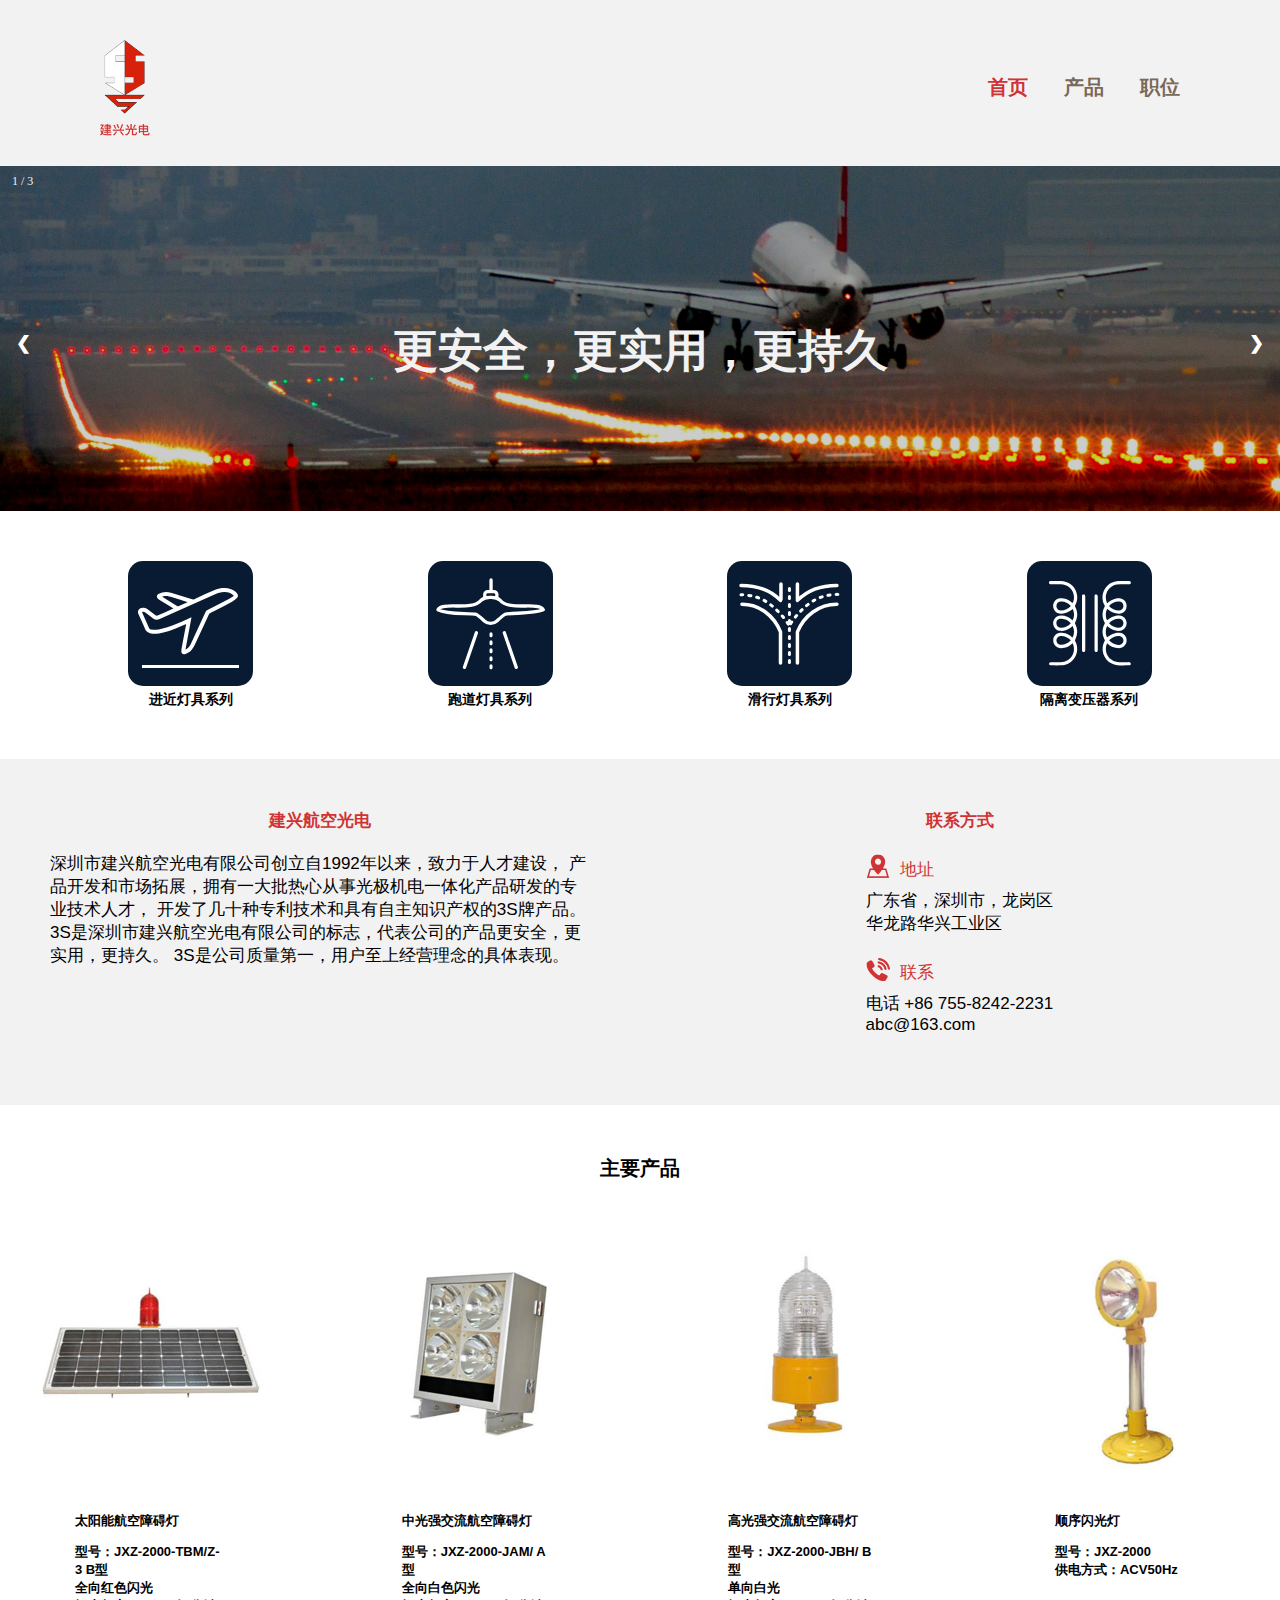
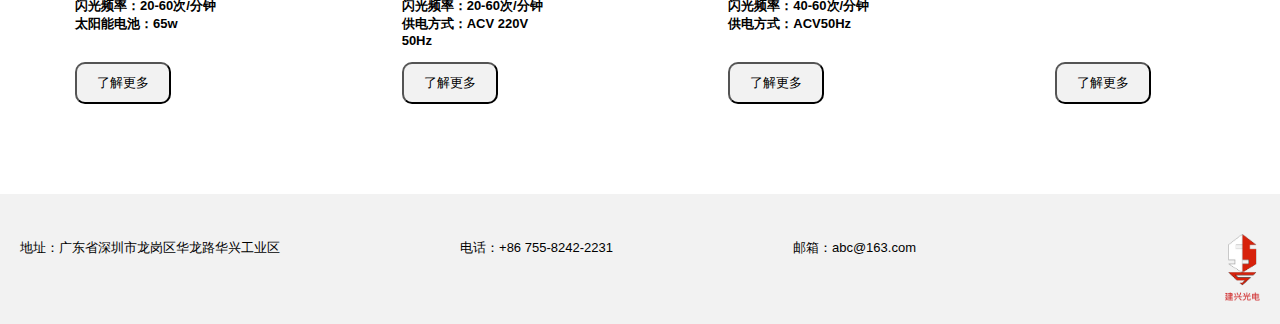
==== html/index.html @ a1bc7f90 "initial commit" ====
<html>
  <head>
      <meta charset="UTF-8">
      <title>建星航空光电-主页</title>
      <meta name="viewport" content="width=device-width, initial-scale=1.0">
      <link rel="stylesheet" href="../css/structure.css">
      <link rel="stylesheet" href="../css/main.css">
      <link rel="stylesheet" href="../css/navi.css">
      <link rel="stylesheet" href="../css/footer.css">
      <link rel="stylesheet" href="https://cdnjs.cloudflare.com/ajax/libs/font-awesome/4.7.0/css/font-awesome.min.css">
      <script src="https://ajax.googleapis.com/ajax/libs/jquery/3.5.1/jquery.min.js"></script>
      <script src="https://maxcdn.bootstrapcdn.com/bootstrap/3.4.1/js/bootstrap.min.js"></script>
  </head>

  <body>
    <div id="bgId" class="wrapper">
      <div id="navbar">
        <div class="title-headline">
          <div id="jianxingLogo" class="j-logo">
              <a href=""><img class="logo-img" src="../images/logo@2x.png"></a>
          </div>
          <div class="menu-cls" id="topnav">
            <a class="mainpage" style="color: #D13233;" href="">首页</a>
            <a class="products" href="">产品</a>
            <a class="jobs" href="./job.html">职位</a>
          </div>
        </div>
      </div>

      <div class="slideshow-container">

        <!-- Full-width images with number and caption text -->
        <div class="mySlides fade">
          <div class="numbertext">1 / 3</div>
          <img src="../images/landing.png" style="width:100%">
          <div class="text">更安全，更实用，更持久</div>
        </div>
      
        <div class="mySlides fade">
          <div class="numbertext">2 / 3</div>
          <img src="../images/landing.png" style="width:100%">
          <div class="text">专利证书</div>
        </div>
      
        <div class="mySlides fade">
          <div class="numbertext">3 / 3</div>
          <img src="../images/landing.png" style="width:100%">
          <div class="text">质量保证</div>
        </div>
      
        <!-- Next and previous buttons -->
        <a class="prev" onclick="plusSlides(-1)">&#10094;</a>
        <a class="next" onclick="plusSlides(1)">&#10095;</a>
      </div>


      <div class="product-show">
        <div class="product-show-inner">
          <div class="flashlight">
            <img class="flashlight-img" src="../images/icon-1.svg">
            <div class="icon-font">进近灯具系列</div>
          </div>
          <div class="flashlight">
              <img class="flashlight-img" src="../images/icon-2.svg">
              <div class="icon-font">跑道灯具系列</div>
          </div>
          <div class="flashlight">
              <img class="flashlight-img" src="../images/icon-3.svg">
              <div class="icon-font">滑行灯具系列</div>
          </div>
          <div class="flashlight">
              <img class="flashlight-img" src="../images/icon-4.svg">
              <div class="icon-font">隔离变压器系列</div>
          </div>
        </div>
      </div>

      <div class="intro-cls">
        <div class="intro-desc">
          <div class="desc-title">建兴航空光电</div>
          <div class="desc-content">深圳市建兴航空光电有限公司创立自1992年以来，致力于人才建设，
              产品开发和市场拓展，拥有一大批热心从事光极机电一体化产品研发的专业技术人才，
              开发了几十种专利技术和具有自主知识产权的3S牌产品。
          3S是深圳市建兴航空光电有限公司的标志，代表公司的产品更安全，更实用，更持久。
          3S是公司质量第一，用户至上经营理念的具体表现。
          </div>
        </div>
        <div class="intro-contact">
          <div class="contact-title">
            联系方式
          </div>
          <div class="address">
            <div class="content-inner">
              <div class="logo-name">
                <img class="arror-img" src="../images/group-2.svg" alt=""><div class="dizhi-font">地址</div>
              </div>
              <div>广东省，深圳市，龙岗区</div>
              <div>华龙路华兴工业区</div>
            </div>
          </div>
          <div class="contact">
            <div class="content-inner">
              <div class="logo-name">
                <img class="arror-img" src="../images/group.svg" alt=""><div class="dizhi-font">联系</div>
              </div>
              <div>电话 +86 755-8242-2231</div>
              <div>abc@163.com</div>
            </div>
          </div>
        </div>
      </div>

      <div class="newproduct-show">
        <div class="newproduct-title">主要产品</div>
        <div class="newproduct-pic">
            <div class="light">
                <img src="../images/light1.png" alt="">
                <div class="light-desc-blk product-font">
                  <div class="light-inner">
                    <div class="light1-desc">太阳能航空障碍灯</div>
                    <p class="light1-detail">
                        型号：JXZ-2000-TBM/Z-3 B型<br/>
                        全向红色闪光<br/>
                        闪光频率：20-60次/分钟<br/>
                        太阳能电池：65w
                    </p>
                  </div>
                  <button class="knowmore" onclick="showLight0()">
                      了解更多
                  </button>
                </div>
            </div>

            <div class="light">
                <img src="../images/light2.png" alt="">
                <div class="light-desc-blk product-font">
                  <div class="light-inner">
                    <div class="light1-desc">中光强交流航空障碍灯</div>
                    <p class="light1-detail">
                        型号：JXZ-2000-JAM/ A型<br/>
                        全向白色闪光<br/>
                        闪光频率：20-60次/分钟<br/>
                        供电方式：ACV 220V 50Hz
                    </p>
                  </div>
                  <button class="knowmore" onclick="showLight1()">
                      了解更多
                  </button>
                </div>
            </div>

            <div class="light">
                <img src="../images/light3.png" alt="">
                <div class="light-desc-blk product-font">
                  <div class="light-inner">
                    <div class="light1-desc">高光强交流航空障碍灯</div>
                    <p class="light1-detail">
                        型号：JXZ-2000-JBH/ B型<br/>
                        单向白光<br/>
                        闪光频率：40-60次/分钟<br/>
                        供电方式：ACV50Hz
                    </p>
                  </div>
                  <button class="knowmore">
                      了解更多
                  </button>
                </div>
            </div>

            <div class="light">
                <img src="../images/light4.png" alt="">
                <div class="light-desc-blk product-font">
                  <div class="light-inner">
                    <div class="light1-desc">顺序闪光灯</div>
                    <p class="light1-detail">
                        型号：JXZ-2000<br/>
                        供电方式：ACV50Hz<br/>
                        <br/>
                        <br/>
                    </p>
                  </div>
                  <button class="knowmore">
                      了解更多
                  </button>
                </div>
            </div>
        </div>
      </div>

      <div id="footer">
        <div class = "contact-info">
          <div class = "contact-detail">地址：广东省深圳市龙岗区华龙路华兴工业区</div>
          <div class = "contact-detail">电话：+86 755-8242-2231</div>
          <div class = "contact-detail">邮箱：abc@163.com</div>
        </div>
        <div id="footer-jianxingLogo" class="footer-j-logo">
          <div class="footer-innner">
            <a href=""><img class="footer-logo-img" src="../images/logo@2x.png"></a>
          </div>
        </div>
      </div>
    </div>
      
    <script type="text/javascript" src="../js/main.js"></script>
  </body>
</html>
---- css/structure.css ----
html, body {
  margin: 0;
  padding: 0;
  /* background-color: #f2f2f2; */
}

html {
  height: 100%;
}

body {
  min-height: 100%;
  background-color: #f2f2f2;
}
---- css/main.css ----
* {box-sizing:border-box}

/* Slideshow container */
.slideshow-container {
  position: relative;
  margin: 30px auto 0;
}
/* Hide the images by default */
.mySlides {
    display: none;
}
/* Next & previous buttons */
.prev, .next {
  cursor: pointer;
  position: absolute;
  top: 50%;
  width: auto;
  margin-top: -22px;
  padding: 16px;
  color: white;
  font-weight: bold;
  font-size: 18px;
  transition: 0.6s ease;
  border-radius: 0 3px 3px 0;
}
/* Position the "next button" to the right */
.next {
  right: 0;
  border-radius: 3px 0 0 3px;
}
/* On hover, add a black background color with a little bit see-through */
.prev:hover, .next:hover {
  background-color: rgba(0,0,0,0.8);
}
/* Caption text */
.text {
  color: #f2f2f2;
  font-size: clamp(20px, 5vw, 45px);
  font-family: termina,sans-serif;
  font-weight: 800;
  font-style: normal;
  position: absolute;
  top: 40%;
  width: 100%;
  text-align: center;
}
/* Number text (1/3 etc) */
.numbertext {
  color: #f2f2f2;
  font-size: 12px;
  padding: 8px 12px;
  position: absolute;
  top: 0;
}
/* The dots/bullets/indicators */
.dot {
  cursor:pointer;
  height: 15px;
  width: 15px;
  margin: 0 2px;
  background-color: #bbb;
  border-radius: 50%;
  display: inline-block;
  transition: background-color 0.6s ease;
}

.active, .dot:hover {
  background-color: #717171;
}
/* Fading animation */
.fade {
  -webkit-animation-name: fade;
  -webkit-animation-duration: 1.5s;
  animation-name: fade;
  animation-duration: 1.5s;
}

@-webkit-keyframes fade {
  from {opacity: .4} 
  to {opacity: 1}
}

@keyframes fade {
  from {opacity: .4} 
  to {opacity: 1}
}


.product-show {
  padding: 50px 0px;
  background-color: white;
}

.product-show-inner {
  display: flex;
  justify-content: space-between;
}

.flashlight {
  margin: 0 3px;
}

.flashlight, .flashlight-img {
  width: 80px;
}

.icon-font {
  margin-top: 5px;
  text-align: center;
  font-size: 10px;
  font-family: termina,sans-serif;
  font-weight: 600;
  font-style: normal;
}

.intro-cls {
  font-family: termina,sans-serif;
  font-style: normal;
}

.intro-desc, .intro-contact {
  padding: 50px;
}

.desc-title, .contact-title {
  font-size: clamp(13px, 2vw, 15px);
  font-weight: 800;
  text-align: center;
  color: #D13233;
}

.desc-content, .address, .contact {
  font-size: clamp(13px, 2vw, 15px);
  margin: 20px 0;
}

.content-inner {
  width: 80%;
  margin: 0 auto;
}

.logo-name {
  display: flex;
  margin-bottom: 8px;
}

.dizhi-font {
  color: #D13233;
  font-size: clamp(13px, 2vw, 17px);
  margin-top: 6px;
  padding-left: 10px;
}

.newproduct-pic {
  margin-top: 20px;
}

.newproduct-show {
  padding: 50px 0;
  background-color: white;
}

.newproduct-title {
  font-size: clamp(14px, 2vw, 20px);
  font-family: termina,sans-serif;
  font-weight: 600;
  font-style: normal;
  text-align: center;
}

.light {
  margin-bottom: 30px;
}

.light > img {
  display: block;
  margin-left: auto;
  margin-right: auto;
}

.light-desc-blk {
  width: 50%;
  margin: 10px auto;
}

.light-inner {
  height: 150px;
}

.product-font {
  font-size: clamp(12px, 2vw, 13px);
  font-family: termina,sans-serif;
  font-weight: 500;
  font-style: normal;
}

.knowmore {
  padding: 8px 12px;
  border-radius: 10px;
  background-color: #f2f2f2;
  cursor: pointer;
}

.knowmore:hover {
  color: #D13233;;
  background-color: rgb(236, 233, 233);
}

button:focus { 
  outline: none; 
}

/* tablet version */
@media only screen and (min-width: 750px) {
  .text {
    top: 42%;
  }

  .product-show-inner {
    width: 80%;
    margin: 0 auto 0;
    padding: 0 0 0;
    display: flex;
    justify-content: space-between;
  }

  .flashlight, .flashlight-img {
    width: 125px;
  }

  .flashlight {
    margin: 0;
  }

  .icon-font {
    font-size: 13px;
  }

  .intro-cls {
    display: flex;
    justify-content: space-between;
  }

  .intro-desc, .intro-contact {
    width: 50%;
  }

  .desc-title, .contact-title, .desc-content, .address, .contact {
    font-size: 17px;
  }

  .content-inner {
    width: 35%;
  }

  .newproduct-pic {
    display: flex;
    flex-wrap: wrap;
    justify-content: space-between;
  }

  .product-font {
    font-weight: 600;
  }

  .knowmore {
    padding: 10px 20px;
  }
}


/* tablet version */
@media only screen and (min-width: 1000px) {
  .text {
    top: 45%;
  }

  .icon-font {
    font-size: 14px;
  }
}
---- css/navi.css ----
#navbar {
  padding-top: 20px;
  width: 100%;
  display: block;
}

.title-headline {
  margin: 20px 50px 10px;
  display: flex;
  align-items: center;
  justify-content: space-between;
}

.logo-img {
	width: 50px;
}

.menu-cls a {
  display: inline-block;
  color: #7A6858;
  text-align: center;
  padding: 0 16px;
  text-decoration: none;
  font-size: clamp(12px, 3vw, 20px);
  font-family: termina,sans-serif;
  font-weight: 800;
  font-style: normal;
  opacity: 1;
}


/* tablet version */
@media only screen and (min-width: 750px) {
  
  /* Ze Tan + menu */
  .title-headline {
    margin: 20px 100px 10px;
  }

  .ze-blkcls {
    padding-left: 0px;
  }

  /* menu icon hide */
  .menu {
    display: none;
  }

  .menu-cls a:nth-child(3) {
    padding-right: 0px;
  }

  .menu-cls a:hover {
    color: #D13233;;
  }
}
---- css/footer.css ----
#footer {
  margin: 40px auto;
}

.contact-info {
  text-align: center;
  font-size: 13px;
  font-family: termina,sans-serif;
  font-weight: 500;
  font-style: normal;
}

.contact-detail {
  margin: 5px 0;
}

.footer-j-logo {
  margin: 10px 0;
}

.footer-innner {
  width: fit-content;
  margin: 0 auto;
}

.footer-logo-img {
  width: 35px;
  margin-bottom: 20px;
}

/* tablet version */
@media only screen and (min-width: 750px) {
  #footer {
    display: flex;
    justify-content: space-between;
  }

  .contact-info {
    text-align: unset;
    margin: 0 20px;
    display: flex;
    align-items: baseline;
    justify-content: space-between;
    width: 70%;
  }

  .footer-j-logo {
    margin: 0 20px;
  }
}
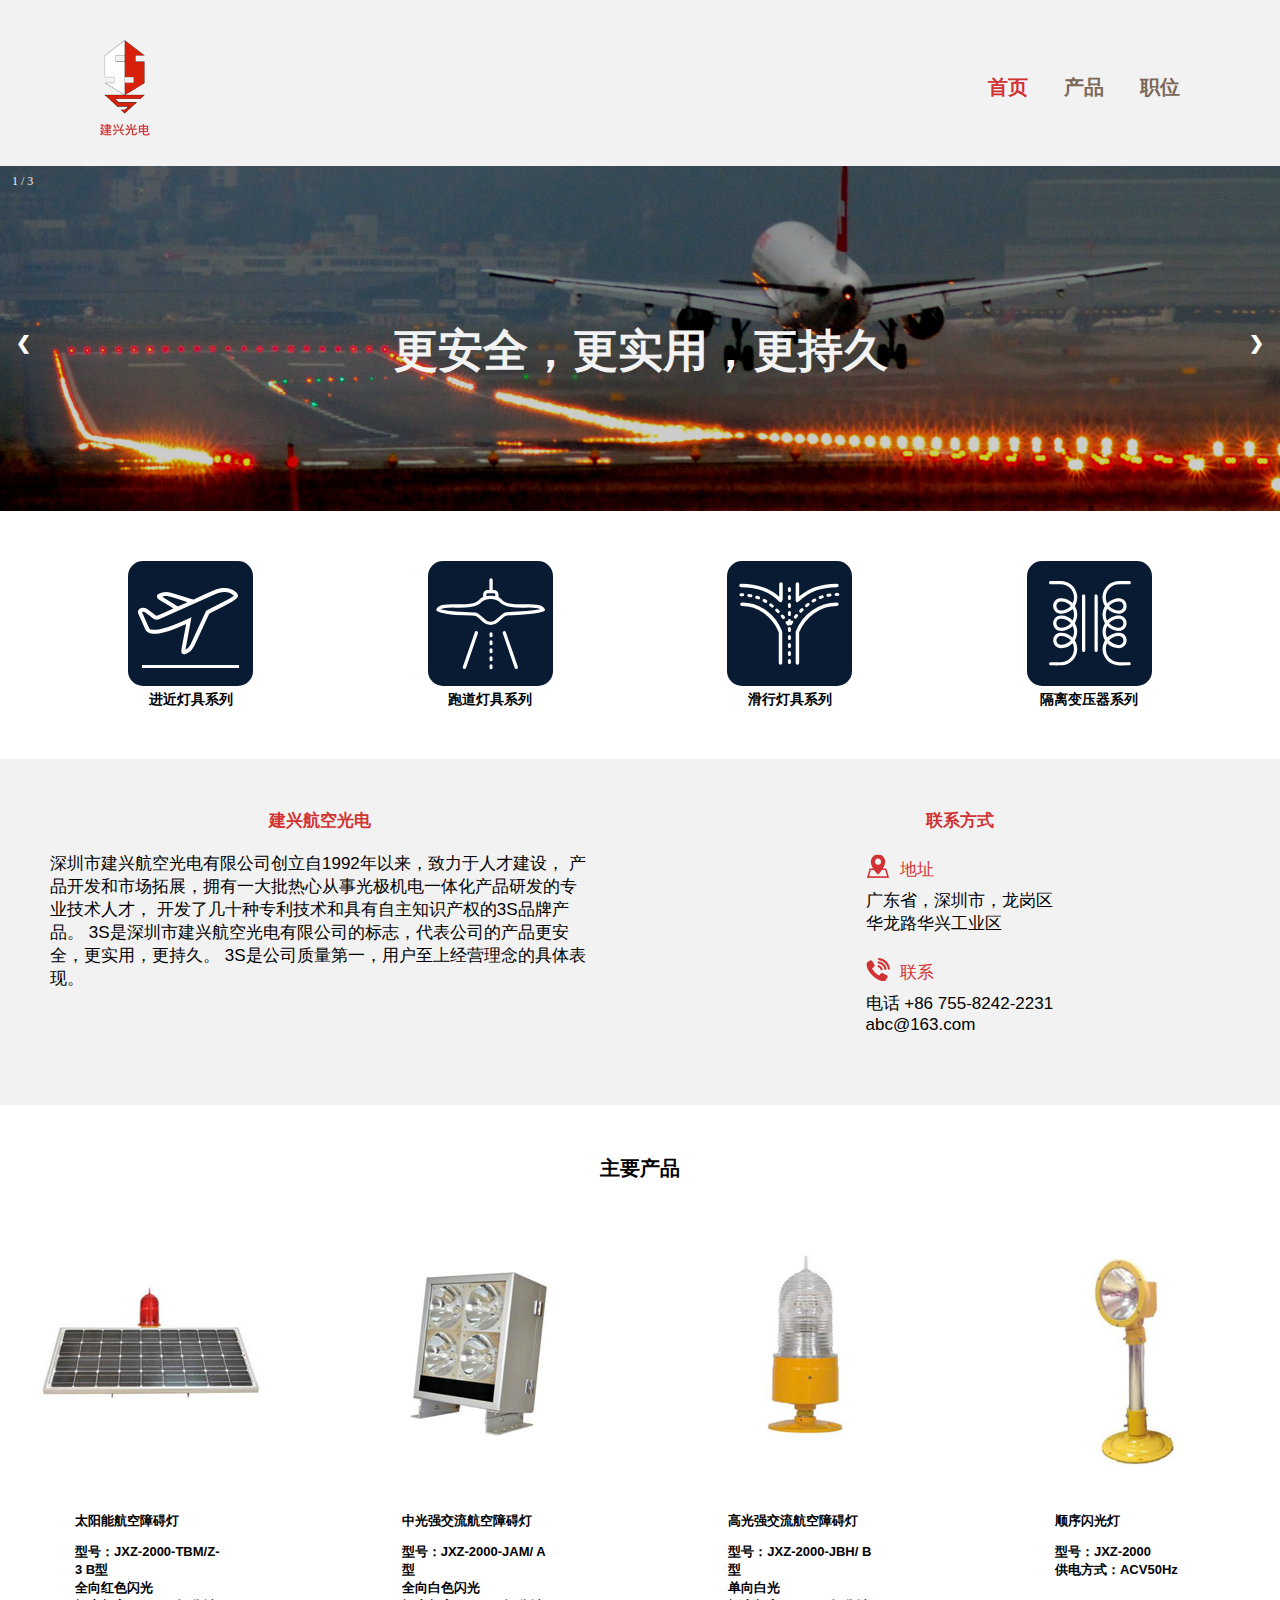
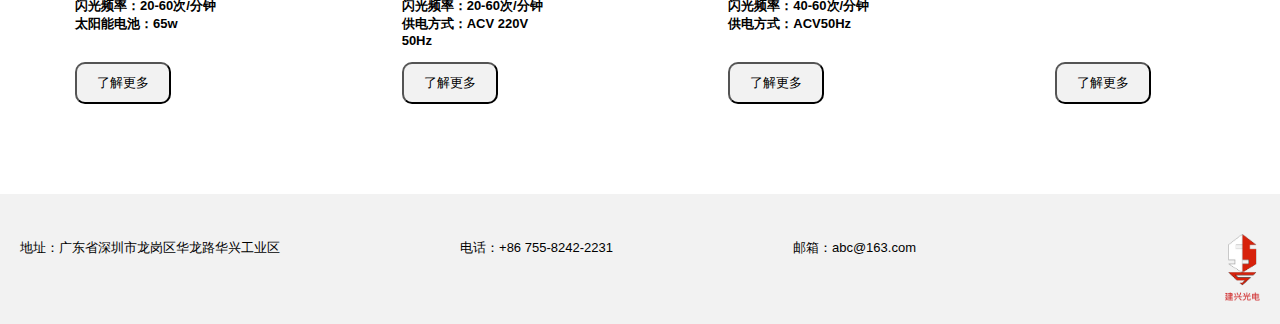
==== commit eb8328e2: "fixed typo again" ====
--- a/html/index.html
+++ b/html/index.html
@@ -1,15 +1,410 @@
 <html>
   <head>
       <meta charset="UTF-8">
-      <title>建星航空光电-主页</title>
+      <title>建兴航空光电-主页</title>
       <meta name="viewport" content="width=device-width, initial-scale=1.0">
-      <link rel="stylesheet" href="../css/structure.css">
-      <link rel="stylesheet" href="../css/main.css">
-      <link rel="stylesheet" href="../css/navi.css">
-      <link rel="stylesheet" href="../css/footer.css">
       <link rel="stylesheet" href="https://cdnjs.cloudflare.com/ajax/libs/font-awesome/4.7.0/css/font-awesome.min.css">
       <script src="https://ajax.googleapis.com/ajax/libs/jquery/3.5.1/jquery.min.js"></script>
       <script src="https://maxcdn.bootstrapcdn.com/bootstrap/3.4.1/js/bootstrap.min.js"></script>
+
+      <style>
+        html, body {
+          margin: 0;
+          padding: 0;
+          /* background-color: #f2f2f2; */
+        }
+
+        html {
+          height: 100%;
+        }
+
+        body {
+          min-height: 100%;
+          background-color: #f2f2f2;
+        }
+
+        #navbar {
+          padding-top: 20px;
+          width: 100%;
+          display: block;
+        }
+
+        .title-headline {
+          margin: 20px 50px 10px;
+          display: flex;
+          align-items: center;
+          justify-content: space-between;
+        }
+
+        .logo-img {
+          width: 50px;
+        }
+
+        .menu-cls a {
+          display: inline-block;
+          color: #7A6858;
+          text-align: center;
+          padding: 0 16px;
+          text-decoration: none;
+          font-size: clamp(12px, 3vw, 20px);
+          font-family: termina,sans-serif;
+          font-weight: 800;
+          font-style: normal;
+          opacity: 1;
+        }
+
+        * {box-sizing:border-box}
+
+        /* Slideshow container */
+        .slideshow-container {
+          position: relative;
+          margin: 30px auto 0;
+        }
+        /* Hide the images by default */
+        .mySlides {
+            display: none;
+        }
+        /* Next & previous buttons */
+        .prev, .next {
+          cursor: pointer;
+          position: absolute;
+          top: 50%;
+          width: auto;
+          margin-top: -22px;
+          padding: 16px;
+          color: white;
+          font-weight: bold;
+          font-size: 18px;
+          transition: 0.6s ease;
+          border-radius: 0 3px 3px 0;
+        }
+        /* Position the "next button" to the right */
+        .next {
+          right: 0;
+          border-radius: 3px 0 0 3px;
+        }
+        /* On hover, add a black background color with a little bit see-through */
+        .prev:hover, .next:hover {
+          background-color: rgba(0,0,0,0.8);
+        }
+        /* Caption text */
+        .text {
+          color: #f2f2f2;
+          font-size: clamp(20px, 5vw, 45px);
+          font-family: termina,sans-serif;
+          font-weight: 800;
+          font-style: normal;
+          position: absolute;
+          top: 40%;
+          width: 100%;
+          text-align: center;
+        }
+        /* Number text (1/3 etc) */
+        .numbertext {
+          color: #f2f2f2;
+          font-size: 12px;
+          padding: 8px 12px;
+          position: absolute;
+          top: 0;
+        }
+        /* The dots/bullets/indicators */
+        .dot {
+          cursor:pointer;
+          height: 15px;
+          width: 15px;
+          margin: 0 2px;
+          background-color: #bbb;
+          border-radius: 50%;
+          display: inline-block;
+          transition: background-color 0.6s ease;
+        }
+
+        .active, .dot:hover {
+          background-color: #717171;
+        }
+        /* Fading animation */
+        .fade {
+          -webkit-animation-name: fade;
+          -webkit-animation-duration: 1.5s;
+          animation-name: fade;
+          animation-duration: 1.5s;
+        }
+
+        @-webkit-keyframes fade {
+          from {opacity: .4} 
+          to {opacity: 1}
+        }
+
+        @keyframes fade {
+          from {opacity: .4} 
+          to {opacity: 1}
+        }
+
+
+        .product-show {
+          padding: 50px 0px;
+          background-color: white;
+        }
+
+        .product-show-inner {
+          display: flex;
+          justify-content: space-between;
+        }
+
+        .flashlight {
+          margin: 0 3px;
+        }
+
+        .flashlight, .flashlight-img {
+          width: 80px;
+        }
+
+        .icon-font {
+          margin-top: 5px;
+          text-align: center;
+          font-size: 10px;
+          font-family: termina,sans-serif;
+          font-weight: 600;
+          font-style: normal;
+        }
+
+        .intro-cls {
+          font-family: termina,sans-serif;
+          font-style: normal;
+        }
+
+        .intro-desc, .intro-contact {
+          padding: 50px;
+        }
+
+        .desc-title, .contact-title {
+          font-size: clamp(13px, 2vw, 15px);
+          font-weight: 800;
+          text-align: center;
+          color: #D13233;
+        }
+
+        .desc-content, .address, .contact {
+          font-size: clamp(13px, 2vw, 15px);
+          margin: 20px 0;
+        }
+
+        .content-inner {
+          width: 80%;
+          margin: 0 auto;
+        }
+
+        .logo-name {
+          display: flex;
+          margin-bottom: 8px;
+        }
+
+        .dizhi-font {
+          color: #D13233;
+          font-size: clamp(13px, 2vw, 17px);
+          margin-top: 6px;
+          padding-left: 10px;
+        }
+
+        .newproduct-pic {
+          margin-top: 20px;
+        }
+
+        .newproduct-show {
+          padding: 50px 0;
+          background-color: white;
+        }
+
+        .newproduct-title {
+          font-size: clamp(14px, 2vw, 20px);
+          font-family: termina,sans-serif;
+          font-weight: 600;
+          font-style: normal;
+          text-align: center;
+        }
+
+        .light {
+          margin-bottom: 30px;
+        }
+
+        .light > img {
+          display: block;
+          margin-left: auto;
+          margin-right: auto;
+        }
+
+        .light-desc-blk {
+          width: 50%;
+          margin: 10px auto;
+        }
+
+        .light-inner {
+          height: 150px;
+        }
+
+        .product-font {
+          font-size: clamp(12px, 2vw, 13px);
+          font-family: termina,sans-serif;
+          font-weight: 500;
+          font-style: normal;
+        }
+
+        .knowmore {
+          padding: 8px 12px;
+          border-radius: 10px;
+          background-color: #f2f2f2;
+          cursor: pointer;
+        }
+
+        .knowmore:hover {
+          color: #D13233;;
+          background-color: rgb(236, 233, 233);
+        }
+
+        button:focus { 
+          outline: none; 
+        }
+
+        #footer {
+          margin: 40px auto;
+        }
+
+        .contact-info {
+          text-align: center;
+          font-size: 13px;
+          font-family: termina,sans-serif;
+          font-weight: 500;
+          font-style: normal;
+        }
+
+        .contact-detail {
+          margin: 5px 0;
+        }
+
+        .footer-j-logo {
+          margin: 10px 0;
+        }
+
+        .footer-innner {
+          width: fit-content;
+          margin: 0 auto;
+        }
+
+        .footer-logo-img {
+          width: 35px;
+          margin-bottom: 20px;
+        }
+
+        /* tablet version */
+        @media only screen and (min-width: 750px) {
+          
+          /* Ze Tan + menu */
+          .title-headline {
+            margin: 20px 100px 10px;
+          }
+
+          .ze-blkcls {
+            padding-left: 0px;
+          }
+
+          /* menu icon hide */
+          .menu {
+            display: none;
+          }
+
+          .menu-cls a:nth-child(3) {
+            padding-right: 0px;
+          }
+
+          .menu-cls a:hover {
+            color: #D13233;;
+          }
+
+          .text {
+            top: 42%;
+          }
+
+          .product-show-inner {
+            width: 80%;
+            margin: 0 auto 0;
+            padding: 0 0 0;
+            display: flex;
+            justify-content: space-between;
+          }
+
+          .flashlight, .flashlight-img {
+            width: 125px;
+          }
+
+          .flashlight {
+            margin: 0;
+          }
+
+          .icon-font {
+            font-size: 13px;
+          }
+
+          .intro-cls {
+            display: flex;
+            justify-content: space-between;
+          }
+
+          .intro-desc, .intro-contact {
+            width: 50%;
+          }
+
+          .desc-title, .contact-title, .desc-content, .address, .contact {
+            font-size: 17px;
+          }
+
+          .content-inner {
+            width: 35%;
+          }
+
+          .newproduct-pic {
+            display: flex;
+            flex-wrap: wrap;
+            justify-content: space-between;
+          }
+
+          .product-font {
+            font-weight: 600;
+          }
+
+          .knowmore {
+            padding: 10px 20px;
+          }
+
+          #footer {
+            display: flex;
+            justify-content: space-between;
+          }
+
+          .contact-info {
+            text-align: unset;
+            margin: 0 20px;
+            display: flex;
+            align-items: baseline;
+            justify-content: space-between;
+            width: 70%;
+          }
+
+          .footer-j-logo {
+            margin: 0 20px;
+          }
+        }
+
+        /* tablet version */
+        @media only screen and (min-width: 1000px) {
+          .text {
+            top: 45%;
+          }
+
+          .icon-font {
+            font-size: 14px;
+          }
+        }
+      </style>
   </head>
 
   <body>
@@ -80,7 +475,7 @@
           <div class="desc-title">建兴航空光电</div>
           <div class="desc-content">深圳市建兴航空光电有限公司创立自1992年以来，致力于人才建设，
               产品开发和市场拓展，拥有一大批热心从事光极机电一体化产品研发的专业技术人才，
-              开发了几十种专利技术和具有自主知识产权的3S牌产品。
+              开发了几十种专利技术和具有自主知识产权的3S品牌产品。
           3S是深圳市建兴航空光电有限公司的标志，代表公司的产品更安全，更实用，更持久。
           3S是公司质量第一，用户至上经营理念的具体表现。
           </div>
@@ -201,6 +596,32 @@
       </div>
     </div>
       
-    <script type="text/javascript" src="../js/main.js"></script>
+    <script>
+      var slideIndex = 1;
+      showSlides(slideIndex);
+      // Next/previous controls
+      function plusSlides(n) {
+        showSlides(slideIndex += n);
+      }
+      // Thumbnail image controls
+      function currentSlide(n) {
+        showSlides(slideIndex = n);
+      }
+
+      function showSlides(n) {
+        var i;
+        var slides = document.getElementsByClassName("mySlides");
+        if (n > slides.length) {slideIndex = 1} 
+        if (n < 1) {slideIndex = slides.length}
+        for (i = 0; i < slides.length; i++) {
+            slides[i].style.display = "none"; 
+        }
+        slides[slideIndex-1].style.display = "block"; 
+      }
+
+      setInterval(function() {
+        plusSlides(1)
+      },  5000);
+    </script>
   </body>
 </html>